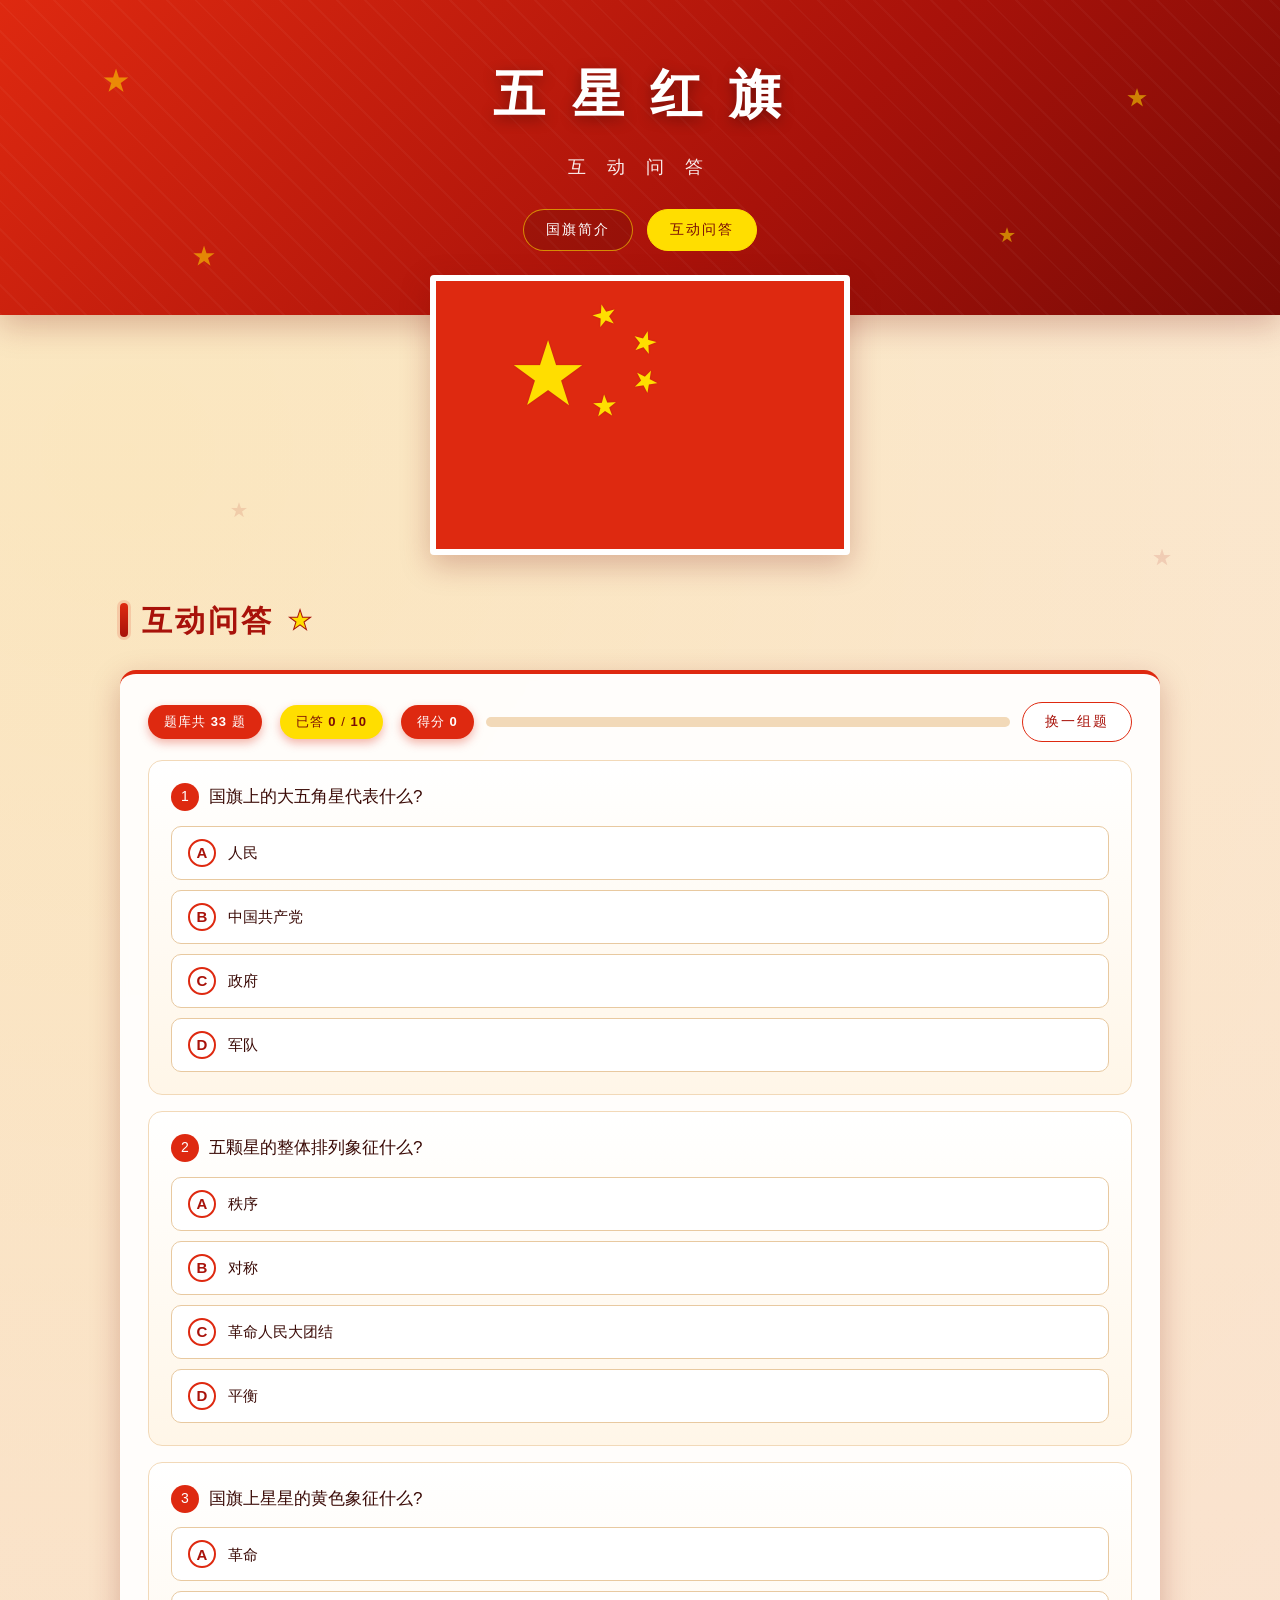
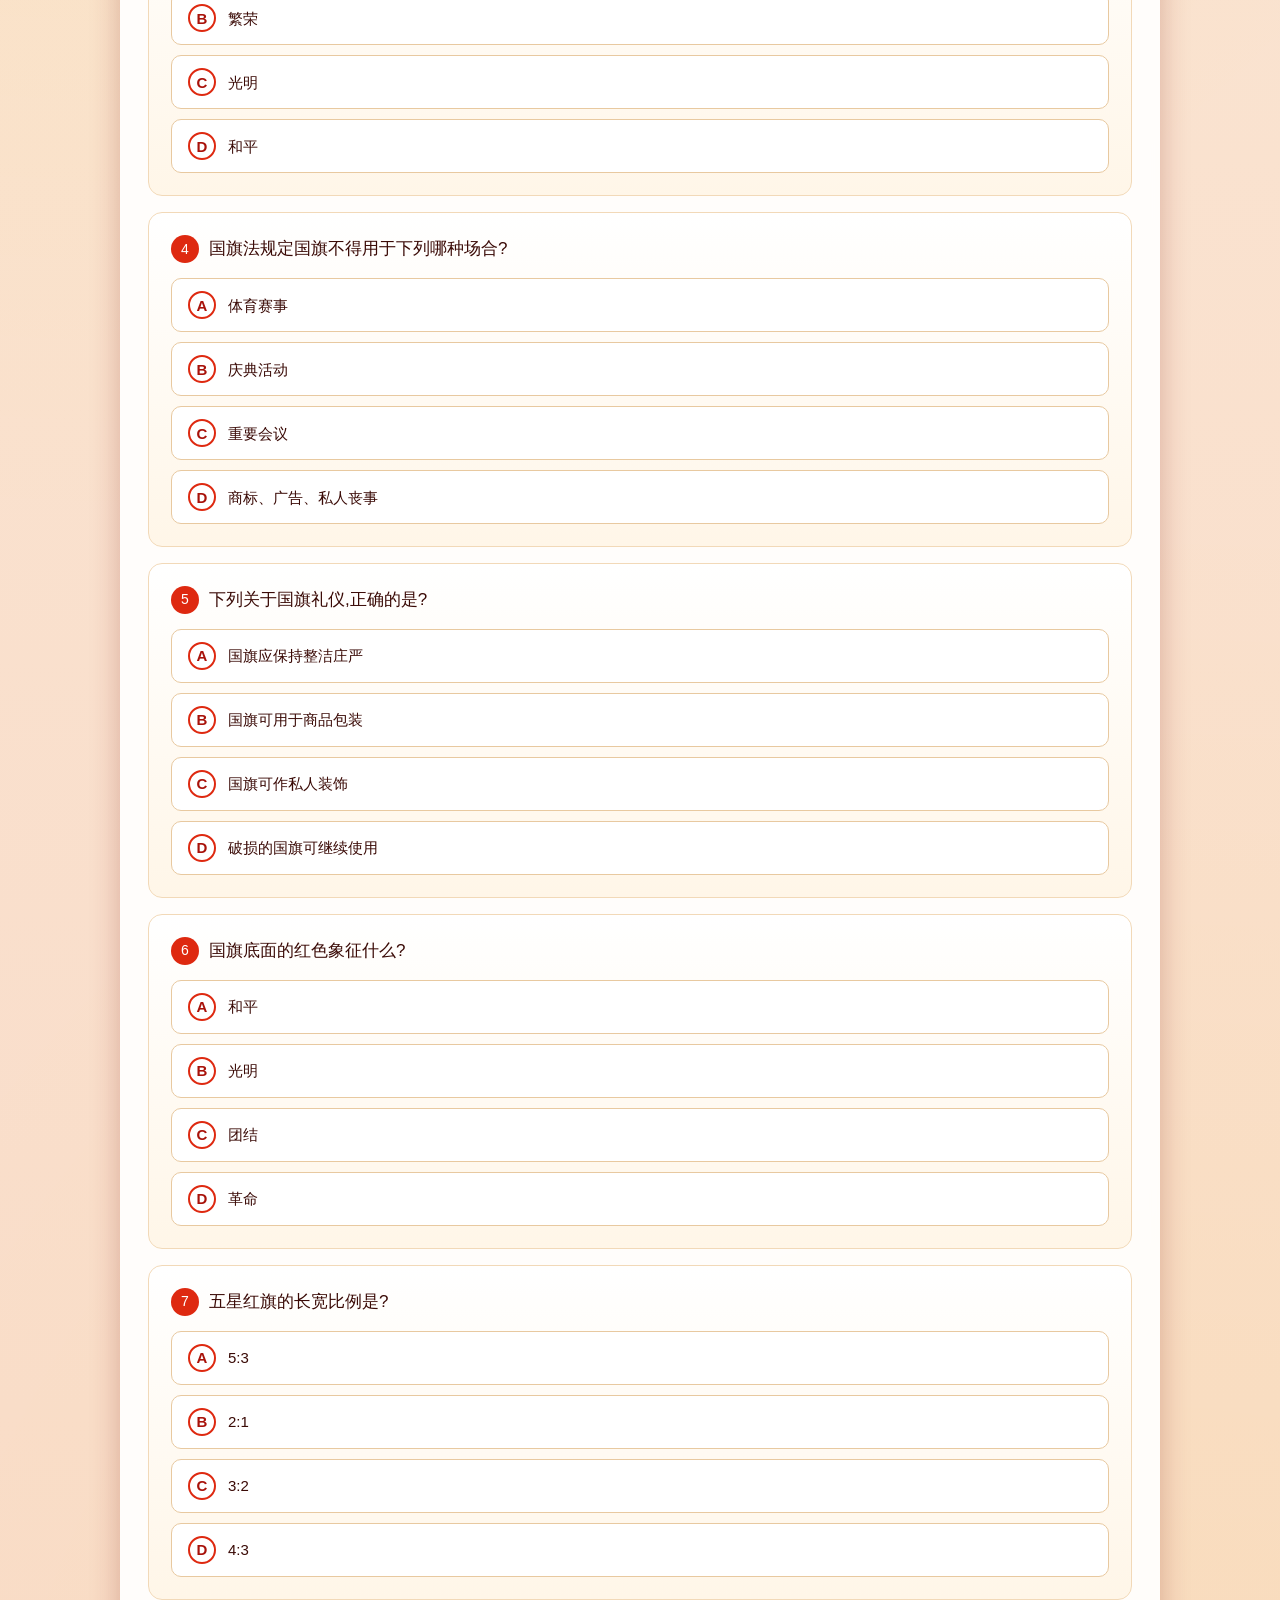
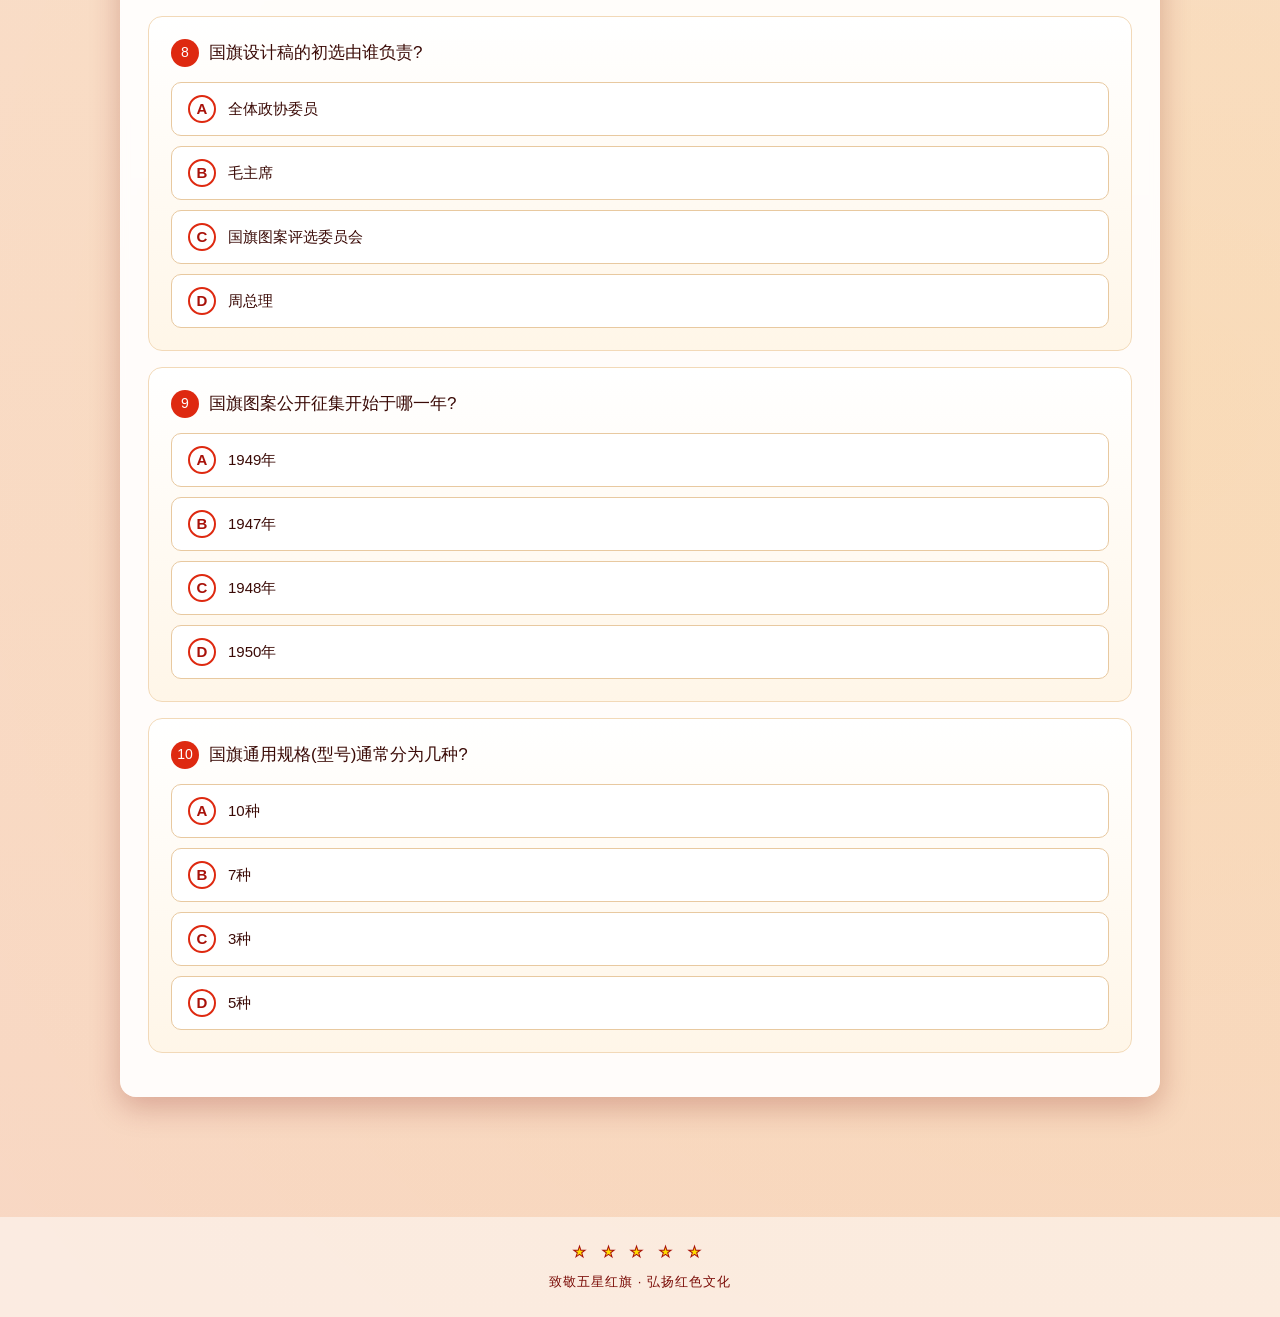
==== quiz.html @ 6dc67464 "Add files via upload" ====
<!DOCTYPE html>
<html lang="zh-CN">
<head>
<meta charset="UTF-8">
<meta name="viewport" content="width=device-width, initial-scale=1.0">
<title>五星红旗 · 互动问答</title>
<link rel="stylesheet" href="common.css">
</head>
<body>

<div class="bg-stars" aria-hidden="true">
  <span style="left:5%;top:15%">★</span>
  <span style="left:18%;top:55%;font-size:18px">★</span>
  <span style="left:80%;top:20%;font-size:30px">★</span>
  <span style="left:90%;top:60%;font-size:20px">★</span>
  <span style="left:50%;top:85%;font-size:16px">★</span>
  <span style="left:35%;top:30%;font-size:22px">★</span>
</div>

<header class="site-header">
  <span class="deco-star" style="left:8%;top:18%;font-size:28px">★</span>
  <span class="deco-star" style="left:88%;top:25%;font-size:22px;animation-delay:1s">★</span>
  <span class="deco-star" style="left:78%;top:70%;font-size:18px;animation-delay:2s">★</span>
  <span class="deco-star" style="left:15%;top:75%;font-size:24px;animation-delay:1.5s">★</span>
  <h1>五 星 红 旗</h1>
  <p class="sub">互 动 问 答</p>
  <nav class="nav">
    <a href="index.html">国旗简介</a>
    <a href="quiz.html" class="active">互动问答</a>
  </nav>
</header>

<div class="flag-wrap">
  <div class="flag" aria-label="五星红旗">
    <div class="big-star">★</div>
    <div class="sm-star s1">★</div>
    <div class="sm-star s2">★</div>
    <div class="sm-star s3">★</div>
    <div class="sm-star s4">★</div>
  </div>
</div>

<main>
  <section id="quiz">
    <div class="section-title">
      <span class="bar"></span>
      <h2>互动问答</h2>
      <span class="star">★</span>
    </div>

    <div class="card">
      <div class="quiz-head">
        <div class="meta">
          <span class="badge">题库共 <b id="bankCount">0</b> 题</span>
          <span class="badge gold">已答 <b id="curIndex">0</b> / <b id="totalQ">10</b></span>
          <span class="badge">得分 <b id="score">0</b></span>
        </div>
        <div class="progress"><i id="progressBar"></i></div>
        <button class="btn btn-ghost" id="refreshBtn">换一组题</button>
      </div>

      <div id="quizArea"></div>

      <div class="quiz-result" id="resultBox">
        <div style="font-size:22px;letter-spacing:3px">本次答题完成</div>
        <div class="score-big" id="finalScore">0 / 10</div>
        <div class="score-tip" id="resultTip">继续加油,五星红旗永远飘扬!</div>
        <div class="actions">
          <button class="btn btn-ghost" id="againBtn">再答一组</button>
          <a class="btn btn-ghost" href="index.html">回看简介</a>
        </div>
      </div>
    </div>
  </section>
</main>

<footer>
  <div class="star-divider">★ ★ ★ ★ ★</div>
  <p>致敬五星红旗 · 弘扬红色文化</p>
</footer>

<script>
/* ============== 题库(30 题) ============== */
const QUESTION_BANK = [
  {q:"五星红旗的设计者是谁?",o:["曾联松","梁思成","徐悲鸿","茅盾"],a:0},
  {q:"五星红旗正式确定为中华人民共和国国旗的会议是?",o:["第一届全国人民代表大会","中国人民政治协商会议第一届全体会议","中共七届二中全会","中央人民政府委员会第一次会议"],a:1},
  {q:"五星红旗首次在天安门广场升起的时间是?",o:["1949年9月27日","1949年9月30日","1949年10月1日","1950年10月1日"],a:2},
  {q:"国旗底面的红色象征什么?",o:["光明","革命","团结","和平"],a:1},
  {q:"国旗上的大五角星代表什么?",o:["人民","政府","中国共产党","军队"],a:2},
  {q:"国旗上四颗小五角星代表什么?",o:["四个民族","四个省份","人民四个阶级","四个地区"],a:2},
  {q:"国旗上五角星的颜色是什么?",o:["白色","黄色","红色","蓝色"],a:1},
  {q:"国旗图案征集共收到多少幅应征稿件?",o:["约1500幅","约2000幅","约2992幅","约3500幅"],a:2},
  {q:"五星红旗的长宽比例是?",o:["3:2","4:3","5:3","2:1"],a:0},
  {q:"国旗图案公开征集开始于哪一年?",o:["1947年","1948年","1949年","1950年"],a:2},
  {q:"曾联松设计国旗时的年龄大约是?",o:["25岁","31岁","40岁","50岁"],a:1},
  {q:"曾联松的籍贯是?",o:["浙江瑞安","江苏南京","山东济南","广东广州"],a:0},
  {q:"国旗上四颗小星各有一角指向哪里?",o:["旗杆方向","大星中心","左上角","右下角"],a:1},
  {q:"国旗上星星的黄色象征什么?",o:["革命","光明","和平","繁荣"],a:1},
  {q:"五颗星的整体排列象征什么?",o:["对称","平衡","革命人民大团结","秩序"],a:2},
  {q:"《中华人民共和国国旗法》于哪一年通过?",o:["1980年","1990年","2000年","1975年"],a:1},
  {q:"国旗通用规格(型号)通常分为几种?",o:["3种","5种","7种","10种"],a:1},
  {q:"升挂国旗时应注意什么?",o:["缓慢升起即可","静止不动","应升至杆顶","半杆即可"],a:2},
  {q:"下列哪个场所每日升挂国旗?",o:["居民区","商场","天安门广场等","私人住宅"],a:2},
  {q:"曾联松设计国旗时的职业是?",o:["画家","经济通讯社秘书","军人","教师"],a:1},
  {q:"国旗设计稿的初选由谁负责?",o:["毛主席","周总理","国旗图案评选委员会","全体政协委员"],a:2},
  {q:"国旗中四颗小星围绕大星,体现的关系是?",o:["平等并列","党领导下的团结","相互制衡","依次排列"],a:1},
  {q:"国旗大五角星位于旗面的什么位置?",o:["左上方","右上方","正中央","左下方"],a:0},
  {q:"国旗在降半旗时表示什么?",o:["庆祝","哀悼","纪念胜利","警告"],a:1},
  {q:"国旗法规定国旗不得用于下列哪种场合?",o:["庆典活动","重要会议","商标、广告、私人丧事","体育赛事"],a:2},
  {q:"开国大典上谁按下电钮升起第一面五星红旗?",o:["周恩来","朱德","毛泽东","刘少奇"],a:2},
  {q:"国旗图案征集活动面向哪里?",o:["仅国内","仅北京","海内外","仅党内"],a:2},
  {q:"五星红旗的五星布于旗面的哪个区域?",o:["左上方四分之一","左下方","右上方四分之一","右下方四分之一"],a:0},
  {q:"曾联松设计五星红旗时所在的城市是?",o:["北京","南京","上海","瑞安"],a:2},
  {q:"下列关于国旗礼仪,正确的是?",o:["破损的国旗可继续使用","国旗应保持整洁庄严","国旗可用于商品包装","国旗可作私人装饰"],a:1},
  {q:"曾联松原稿中大五角星内原本含有什么图案?",o:["天安门","镰刀斧头","齿轮麦穗","五星"],a:1},
  {q:"曾联松毕业于哪所大学?",o:["北京大学","国立中央大学(今南京大学前身)","复旦大学","浙江大学"],a:1},
  {q:"国旗图案评选委员会从应征稿中精选出多少幅入围图案?",o:["10幅","20幅","38幅","50幅"],a:2}
];

/* ============== 问答逻辑 ============== */
const QUIZ_SIZE = 10;
let currentQuiz = [];
let userScore = 0;
let answeredCount = 0;

const quizArea   = document.getElementById('quizArea');
const resultBox  = document.getElementById('resultBox');
const bankCount  = document.getElementById('bankCount');
const curIndex   = document.getElementById('curIndex');
const totalQ     = document.getElementById('totalQ');
const scoreEl    = document.getElementById('score');
const progressBar= document.getElementById('progressBar');
const finalScore = document.getElementById('finalScore');
const resultTip  = document.getElementById('resultTip');

bankCount.textContent = QUESTION_BANK.length;
totalQ.textContent    = QUIZ_SIZE;

/* 从题库随机抽取 N 题 */
function pickQuestions(n){
  const arr = [...QUESTION_BANK];
  for(let i=arr.length-1;i>0;i--){
    const j = Math.floor(Math.random()*(i+1));
    [arr[i],arr[j]] = [arr[j],arr[i]];
  }
  return arr.slice(0,n).map(q => ({...q, shuffled: shuffleOptions(q)}));
}

/* 打乱选项顺序,并记录正确答案新位置 */
function shuffleOptions(q){
  const idx = q.o.map((_,i)=>i);
  for(let i=idx.length-1;i>0;i--){
    const j = Math.floor(Math.random()*(i+1));
    [idx[i],idx[j]] = [idx[j],idx[i]];
  }
  return {
    options: idx.map(i => q.o[i]),
    correctIndex: idx.indexOf(q.a)
  };
}

/* 渲染一组题 */
function renderQuiz(){
  currentQuiz = pickQuestions(QUIZ_SIZE);
  userScore = 0;
  answeredCount = 0;
  scoreEl.textContent = 0;
  resultBox.classList.remove('show');
  quizArea.innerHTML = '';

  currentQuiz.forEach((item, qi) => {
    const card = document.createElement('div');
    card.className = 'question-card';
    card.innerHTML = `
      <div class="q-title">
        <span class="num">${qi+1}</span>
        <span>${item.q}</span>
      </div>
      <div class="options" data-qi="${qi}">
        ${item.shuffled.options.map((opt,oi)=>`
          <div class="option" data-oi="${oi}">
            <span class="tag">${String.fromCharCode(65+oi)}</span>
            <span>${opt}</span>
          </div>
        `).join('')}
      </div>
    `;
    quizArea.appendChild(card);
  });

  bindOptions();
  updateProgress();
}

/* 绑定选项点击 */
function bindOptions(){
  document.querySelectorAll('.options').forEach(group => {
    const qi = +group.dataset.qi;
    group.querySelectorAll('.option').forEach(opt => {
      opt.addEventListener('click', () => {
        if(group.classList.contains('locked')) return;
        group.classList.add('locked');
        const oi = +opt.dataset.oi;
        const correct = currentQuiz[qi].shuffled.correctIndex;
        group.querySelectorAll('.option').forEach((o,i) => {
          o.classList.add('disabled');
          if(i === correct) o.classList.add('correct');
          else if(i === oi) o.classList.add('wrong');
        });
        if(oi === correct){
          userScore++;
          scoreEl.textContent = userScore;
        }
        answeredCount++;
        updateProgress();
        if(answeredCount === QUIZ_SIZE) showResult();
      });
    });
  });
}

function updateProgress(){
  curIndex.textContent = answeredCount;
  progressBar.style.width = (answeredCount / QUIZ_SIZE * 100) + '%';
}

function showResult(){
  finalScore.textContent = `${userScore} / ${QUIZ_SIZE}`;
  let tip = '';
  if(userScore === QUIZ_SIZE)      tip = '满分!你是真正的国旗知识达人!★';
  else if(userScore >= 8)          tip = '非常优秀,红色文化牢记于心!';
  else if(userScore >= 6)          tip = '不错,继续深入了解国旗故事!';
  else if(userScore >= 4)          tip = '还需加油,回看简介再战一回!';
  else                              tip = '别灰心,多学多看,五星红旗为你加油!';
  resultTip.textContent = tip;
  resultBox.classList.add('show');
  resultBox.scrollIntoView({behavior:'smooth',block:'center'});
}

document.getElementById('refreshBtn').addEventListener('click', () => {
  renderQuiz();
  document.getElementById('quiz').scrollIntoView({behavior:'smooth'});
});
document.getElementById('againBtn').addEventListener('click', () => {
  renderQuiz();
  document.getElementById('quiz').scrollIntoView({behavior:'smooth'});
});

/* 初始化 */
renderQuiz();
</script>

</body>
</html>
---- common.css ----
/* ===== 五星红旗主题 · 共享样式 ===== */
:root{
  --red:#DE2910;          /* 国旗红 */
  --red-deep:#A8120A;     /* 深红 */
  --red-dark:#7A0B06;     /* 暗红 */
  --gold:#FFDE00;         /* 国旗黄 */
  --gold-soft:#FFE873;
  --cream:#FFF7E6;
  --ink:#3A0A06;
  --shadow:0 10px 30px rgba(122,11,6,.25);
}
*{box-sizing:border-box;margin:0;padding:0}
html{scroll-behavior:smooth}
body{
  font-family:"PingFang SC","Microsoft YaHei","Hiragino Sans GB",sans-serif;
  color:var(--ink);
  background:
    radial-gradient(circle at 10% 10%, rgba(255,222,0,.10), transparent 40%),
    radial-gradient(circle at 90% 80%, rgba(255,222,0,.08), transparent 40%),
    linear-gradient(180deg,#FBE9D6 0%, #F8D7C4 100%);
  line-height:1.7;
  overflow-x:hidden;
}

/* 背景装饰星星 */
.bg-stars{position:fixed;inset:0;z-index:0;pointer-events:none;opacity:.12}
.bg-stars span{position:absolute;color:var(--red-deep);font-size:24px;animation:twinkle 4s infinite ease-in-out}
@keyframes twinkle{0%,100%{opacity:.2;transform:scale(.8)}50%{opacity:1;transform:scale(1.1)}}

/* 顶部横幅 */
header.site-header{
  position:relative;
  background:linear-gradient(135deg,var(--red) 0%, var(--red-deep) 60%, var(--red-dark) 100%);
  color:#fff;
  padding:50px 20px 64px;
  text-align:center;
  overflow:hidden;
  box-shadow:var(--shadow);
}
header.site-header::before{
  content:"";position:absolute;inset:0;
  background:repeating-linear-gradient(45deg,rgba(255,255,255,.03) 0 2px,transparent 2px 20px);
}
header.site-header .deco-star{position:absolute;color:var(--gold);opacity:.55;animation:float 6s ease-in-out infinite}
@keyframes float{0%,100%{transform:translateY(0) rotate(0)}50%{transform:translateY(-12px) rotate(8deg)}}
header.site-header h1{
  font-size:clamp(28px,5vw,52px);
  letter-spacing:6px;
  text-shadow:0 4px 14px rgba(0,0,0,.35);
  margin-bottom:14px;
  position:relative;z-index:2;
}
header.site-header .sub{
  font-size:clamp(14px,2vw,18px);
  letter-spacing:8px;
  opacity:.92;
  position:relative;z-index:2;
}
header.site-header .nav{
  margin-top:26px;
  display:flex;gap:14px;justify-content:center;flex-wrap:wrap;
  position:relative;z-index:2;
}
header.site-header .nav a{
  color:#fff;text-decoration:none;
  border:1px solid rgba(255,222,0,.6);
  background:rgba(0,0,0,.12);
  padding:8px 22px;border-radius:30px;
  font-size:14px;letter-spacing:2px;
  transition:all .25s;
}
header.site-header .nav a:hover{background:var(--gold);color:var(--red-dark);border-color:var(--gold)}
header.site-header .nav a.active{background:var(--gold);color:var(--red-dark);border-color:var(--gold)}

/* CSS 绘制的五星红旗 */
.flag-wrap{display:flex;justify-content:center;margin:-40px auto 0;position:relative;z-index:3}
.flag{
  width:min(420px,80vw);aspect-ratio:3/2;
  background:var(--red);position:relative;
  border:6px solid #fff;box-shadow:var(--shadow);border-radius:4px;overflow:hidden;
  transform-origin:left center;animation:wave 5s ease-in-out infinite;
}
@keyframes wave{0%,100%{transform:rotate(0) skewY(0)}50%{transform:rotate(-1deg) skewY(-.6deg)}}
.flag .big-star{position:absolute;left:18%;top:20%;color:var(--gold);font-size:78px;line-height:1;text-shadow:0 0 2px rgba(0,0,0,.15)}
.flag .sm-star{position:absolute;color:var(--gold);font-size:26px;line-height:1;text-shadow:0 0 2px rgba(0,0,0,.15)}
.flag .s1{left:38%;top:8%;transform:rotate(-15deg)}
.flag .s2{left:48%;top:18%;transform:rotate(15deg)}
.flag .s3{left:48%;top:32%;transform:rotate(-45deg)}
.flag .s4{left:38%;top:42%;transform:rotate(-75deg)}

/* 主体容器 */
main{max-width:1080px;margin:0 auto;padding:40px 20px 70px;position:relative;z-index:1}
section{margin-bottom:50px;scroll-margin-top:20px}
.section-title{display:flex;align-items:center;gap:14px;margin-bottom:24px;color:var(--red-deep)}
.section-title .bar{width:8px;height:34px;background:linear-gradient(var(--red),var(--red-deep));border-radius:4px;box-shadow:0 0 0 3px rgba(222,41,16,.15)}
.section-title h2{font-size:clamp(22px,3.5vw,30px);letter-spacing:3px}
.section-title .star{color:var(--gold);font-size:24px;-webkit-text-stroke:1px var(--red-deep)}

/* 卡片 */
.card{
  background:rgba(255,255,255,.92);
  border-radius:16px;padding:28px;
  box-shadow:var(--shadow);
  border-top:4px solid var(--red);
  backdrop-filter:blur(4px);
}
.card + .card{margin-top:22px}
.card h3{color:var(--red-deep);font-size:20px;margin-bottom:14px;letter-spacing:2px}
.card p{color:#5a3a2a;font-size:15px;margin-bottom:8px}

/* 元素含义网格 */
.grid{display:grid;grid-template-columns:repeat(auto-fit,minmax(220px,1fr));gap:18px;margin-top:8px}
.item{
  background:linear-gradient(180deg,#fff,#FFF6E8);
  border:1px solid #F2D9B8;border-radius:12px;padding:20px;
  transition:transform .25s,box-shadow .25s;
}
.item:hover{transform:translateY(-4px);box-shadow:0 12px 24px rgba(122,11,6,.18)}
.item .icon{
  width:46px;height:46px;border-radius:50%;
  display:flex;align-items:center;justify-content:center;
  background:var(--red);color:var(--gold);font-size:22px;margin-bottom:12px;
  box-shadow:0 4px 10px rgba(222,41,16,.4);
}
.item h3{color:var(--red-deep);font-size:17px;margin-bottom:6px;letter-spacing:1px}
.item p{font-size:14px;color:#5a3a2a}

/* 时间线 */
.timeline{position:relative;padding-left:30px}
.timeline::before{content:"";position:absolute;left:8px;top:6px;bottom:6px;width:3px;background:linear-gradient(var(--red),var(--gold))}
.tl-item{position:relative;margin-bottom:18px}
.tl-item::before{
  content:"★";position:absolute;left:-30px;top:2px;width:18px;height:18px;color:var(--gold);
  background:var(--red);border-radius:50%;display:flex;align-items:center;justify-content:center;font-size:10px;
  box-shadow:0 0 0 3px #fff,0 0 0 5px var(--red);
}
.tl-item .date{color:var(--red-deep);font-weight:700;font-size:15px}
.tl-item .desc{font-size:14px;color:#5a3a2a}

/* 设计者 */
.designer{display:flex;gap:24px;flex-wrap:wrap;align-items:flex-start;margin-top:6px}
.designer .avatar{
  width:120px;height:120px;border-radius:50%;
  background:linear-gradient(135deg,var(--red),var(--red-deep));
  color:var(--gold);display:flex;align-items:center;justify-content:center;
  font-size:54px;font-weight:700;flex-shrink:0;
  box-shadow:0 8px 20px rgba(222,41,16,.4);border:4px solid #fff;
}
.designer .info{flex:1;min-width:260px}
.designer .info h3{font-size:22px;margin-bottom:8px;letter-spacing:2px}
.bio-list{list-style:none;margin-top:10px}
.bio-list li{font-size:14px;color:#5a3a2a;padding:4px 0 4px 22px;position:relative}
.bio-list li::before{content:"★";position:absolute;left:0;color:var(--red);font-size:12px;top:7px}

.quote{
  margin-top:18px;padding:16px 20px;border-left:4px solid var(--gold);
  background:#FFF6E8;border-radius:0 10px 10px 0;font-style:italic;color:var(--red-deep);
}
.quote .from{display:block;margin-top:6px;font-size:13px;color:#8a5a3a;font-style:normal}

/* 问答相关 */
.quiz-head{display:flex;justify-content:space-between;align-items:center;flex-wrap:wrap;gap:12px;margin-bottom:18px}
.quiz-head .meta{display:flex;gap:18px;flex-wrap:wrap;align-items:center}
.quiz-head .badge{
  background:var(--red);color:#fff;padding:6px 16px;border-radius:20px;
  font-size:13px;letter-spacing:1px;box-shadow:0 4px 10px rgba(222,41,16,.35);
}
.quiz-head .badge.gold{background:var(--gold);color:var(--red-dark)}
.quiz-head .progress{flex:1;min-width:160px;height:10px;background:#F2D9B8;border-radius:6px;overflow:hidden}
.quiz-head .progress > i{display:block;height:100%;width:0;background:linear-gradient(90deg,var(--red),var(--gold));transition:width .4s}
.btn{cursor:pointer;border:none;outline:none;font-family:inherit;padding:10px 22px;border-radius:24px;font-size:14px;letter-spacing:2px;transition:all .25s;text-decoration:none;display:inline-block}
.btn-primary{background:var(--red);color:#fff;box-shadow:0 6px 14px rgba(222,41,16,.4)}
.btn-primary:hover{background:var(--red-deep);transform:translateY(-2px)}
.btn-ghost{background:#fff;color:var(--red-deep);border:1px solid var(--red)}
.btn-ghost:hover{background:var(--red);color:#fff}

.question-card{
  background:linear-gradient(180deg,#fff,#FFF6E8);
  border:1px solid #F2D9B8;border-radius:14px;padding:22px;margin-bottom:16px;animation:fadeIn .4s ease;
}
@keyframes fadeIn{from{opacity:0;transform:translateY(10px)}to{opacity:1;transform:translateY(0)}}
.question-card .q-title{font-size:17px;color:var(--ink);margin-bottom:14px;display:flex;gap:10px}
.question-card .q-title .num{
  color:#fff;background:var(--red);border-radius:50%;width:28px;height:28px;flex-shrink:0;
  display:flex;align-items:center;justify-content:center;font-size:14px;
}
.options{display:grid;gap:10px}
.option{
  display:flex;align-items:center;gap:12px;padding:12px 16px;
  border:1px solid #E8C9A0;border-radius:10px;cursor:pointer;transition:all .2s;background:#fff;font-size:15px;
}
.option:hover{border-color:var(--red);background:#FFF6E8}
.option .tag{width:28px;height:28px;border-radius:50%;border:2px solid var(--red);color:var(--red-deep);display:flex;align-items:center;justify-content:center;font-weight:700;flex-shrink:0}
.option.correct{background:#E6F9E6;border-color:#34A853;color:#1B5E20}
.option.correct .tag{background:#34A853;border-color:#34A853;color:#fff}
.option.wrong{background:#FDECEA;border-color:#EA4335;color:#B71C1C}
.option.wrong .tag{background:#EA4335;border-color:#EA4335;color:#fff}
.option.disabled{cursor:not-allowed;opacity:.85}
.option.disabled:hover{border-color:#E8C9A0;background:#fff}

.quiz-result{
  text-align:center;padding:30px;
  background:linear-gradient(135deg,var(--red),var(--red-deep));
  color:#fff;border-radius:14px;display:none;animation:fadeIn .4s;
}
.quiz-result.show{display:block}
.quiz-result .score-big{font-size:48px;font-weight:700;color:var(--gold);margin:10px 0;text-shadow:0 2px 8px rgba(0,0,0,.3)}
.quiz-result .score-tip{opacity:.95;margin-bottom:18px}
.quiz-result .actions{display:flex;gap:12px;justify-content:center;flex-wrap:wrap;margin-top:8px}
.quiz-result .actions .btn-ghost{background:#fff}

footer{text-align:center;padding:24px 16px;color:var(--red-dark);font-size:13px;letter-spacing:1px;background:rgba(255,255,255,.5)}
footer .star-divider{color:var(--gold);-webkit-text-stroke:1px var(--red-deep);letter-spacing:6px;margin-bottom:8px}

@media (max-width:600px){
  header.site-header{padding:40px 16px 56px}
  main{padding:30px 14px 60px}
  .card{padding:20px}
  .designer{flex-direction:column;align-items:center;text-align:center}
  .designer .info{min-width:0}
  .bio-list li{text-align:left}
}
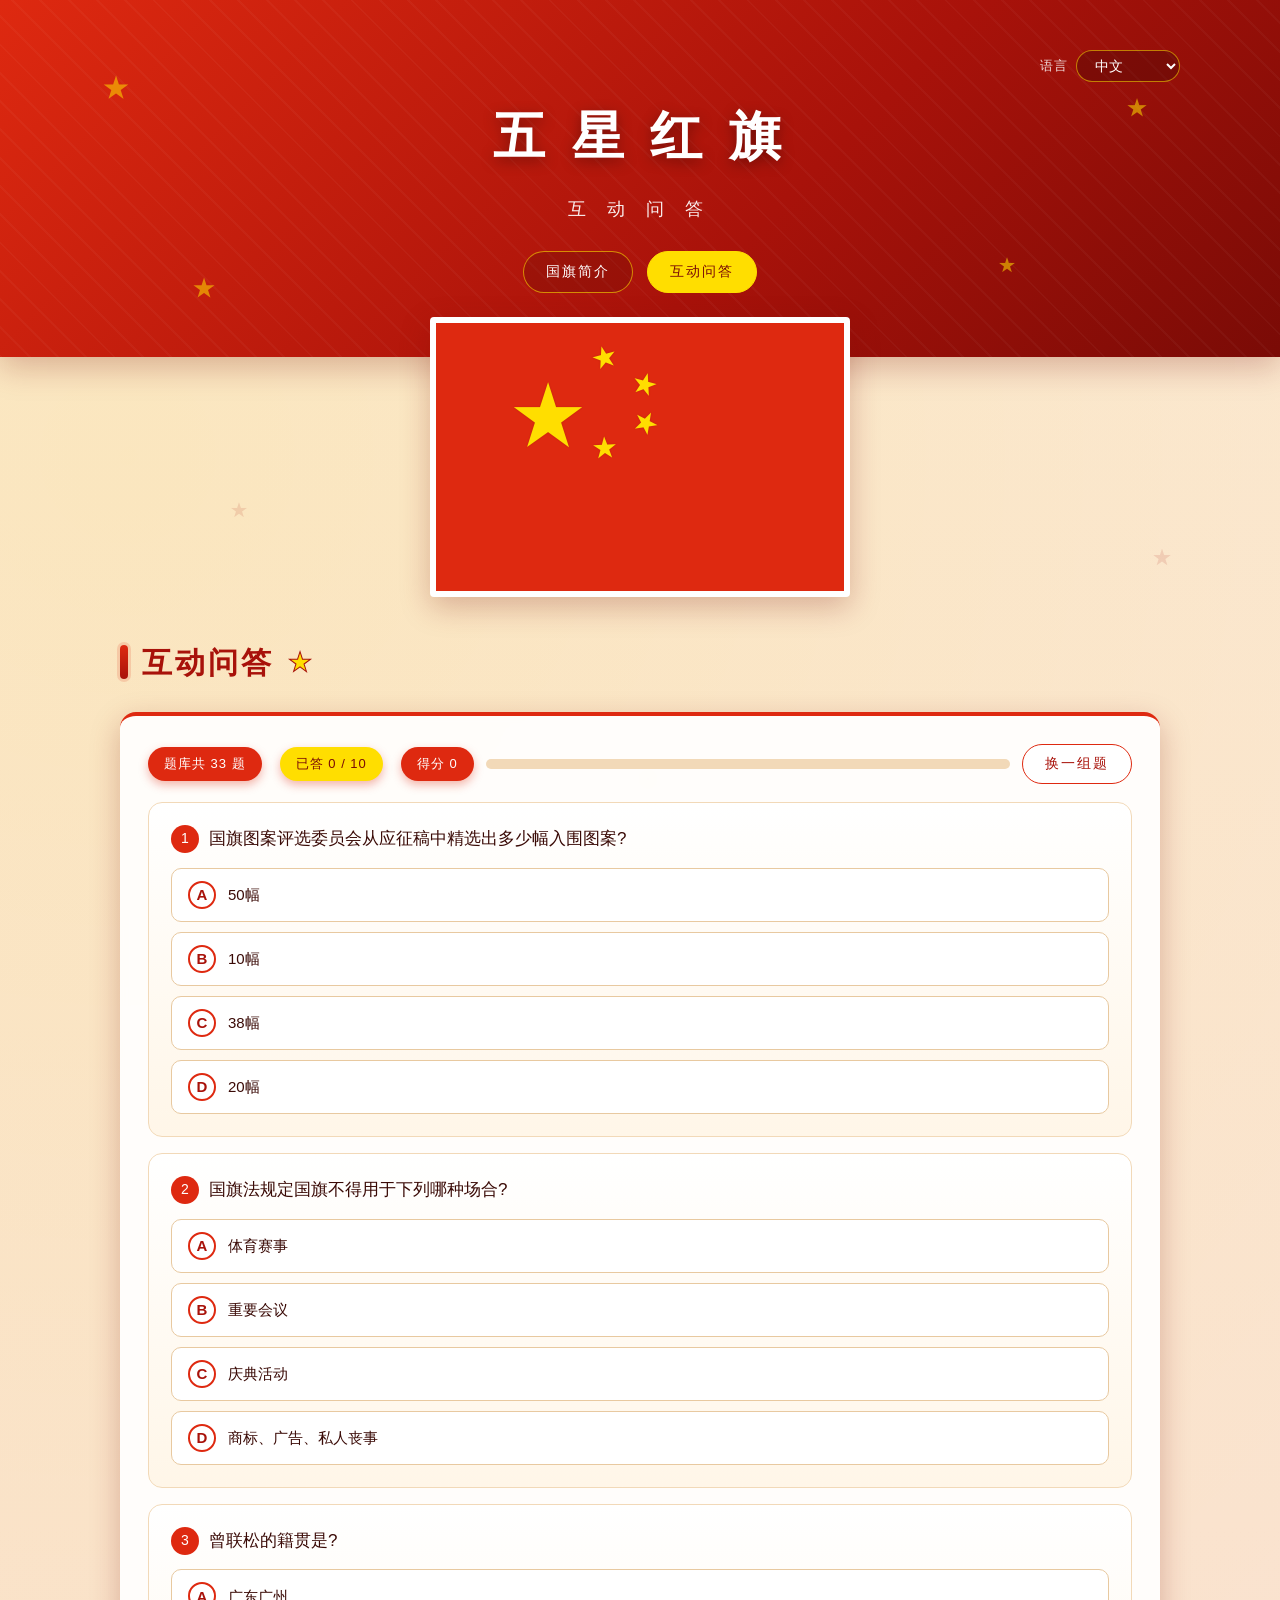
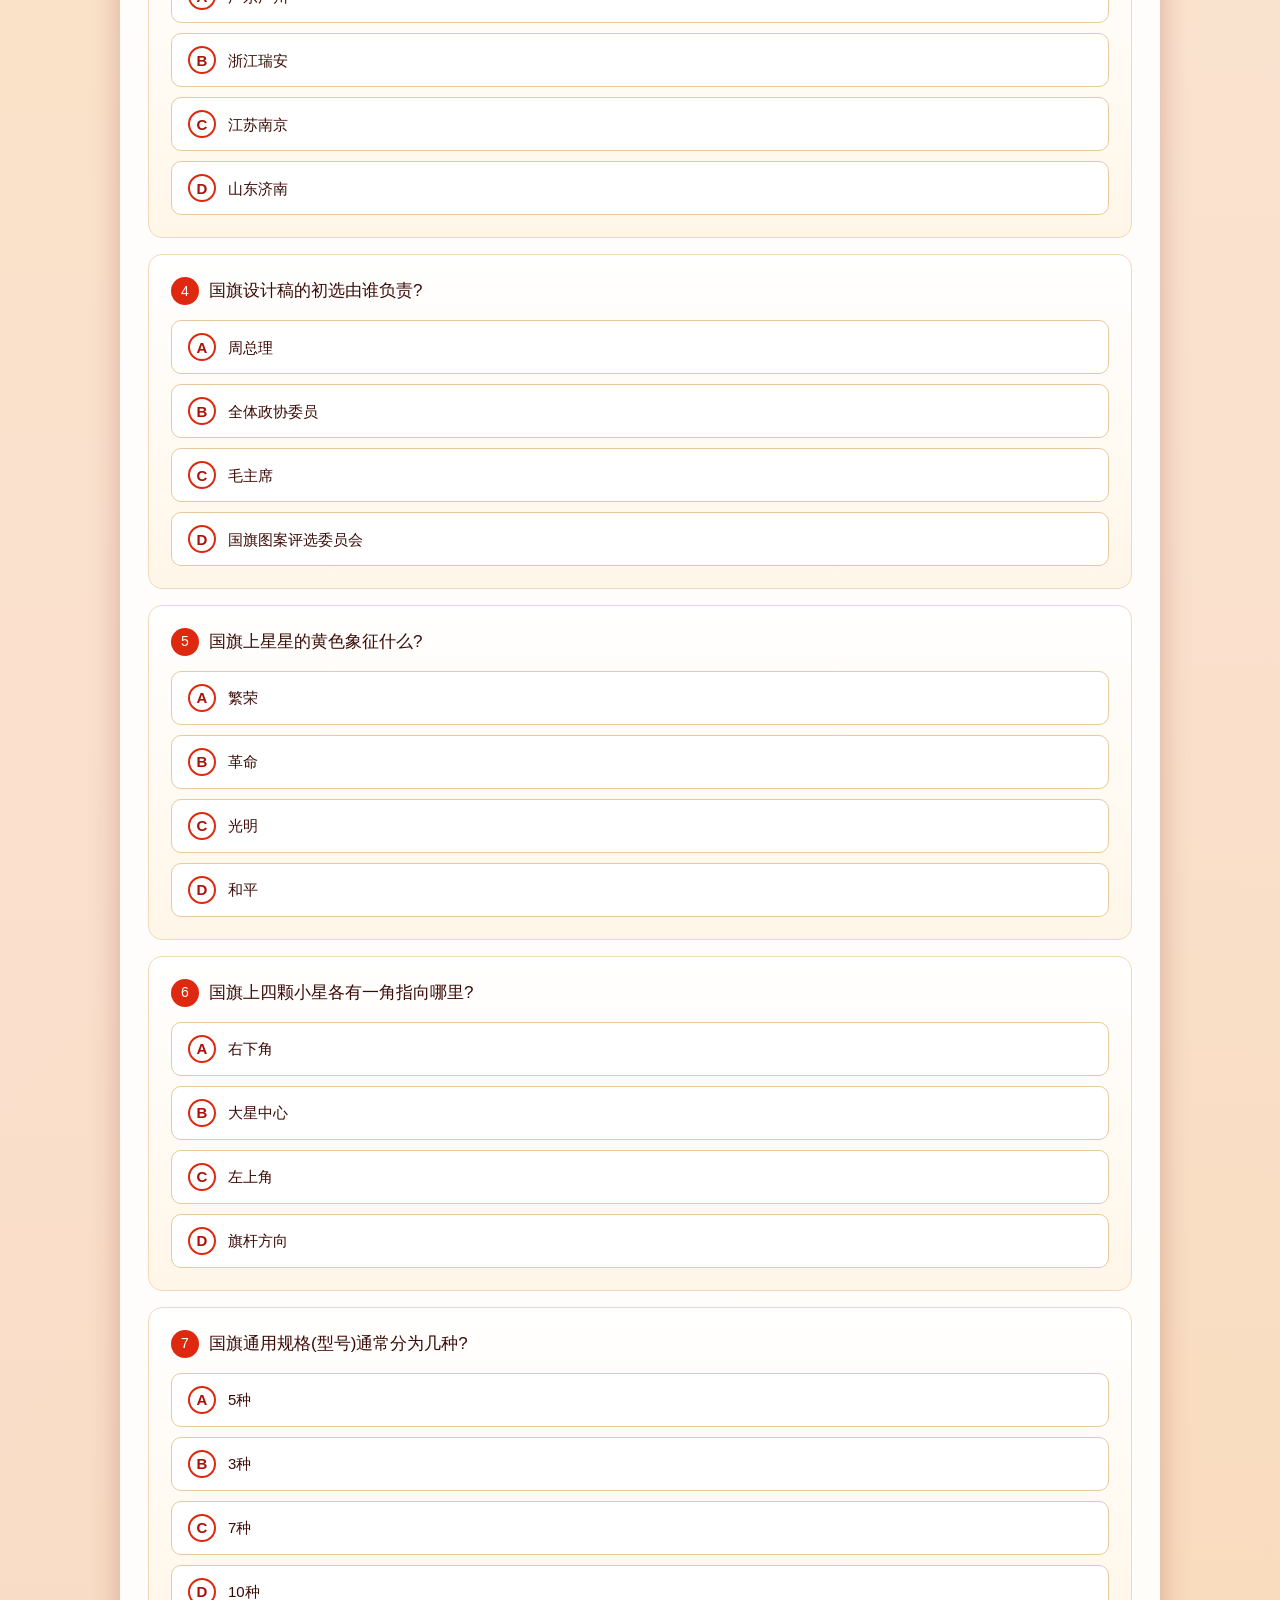
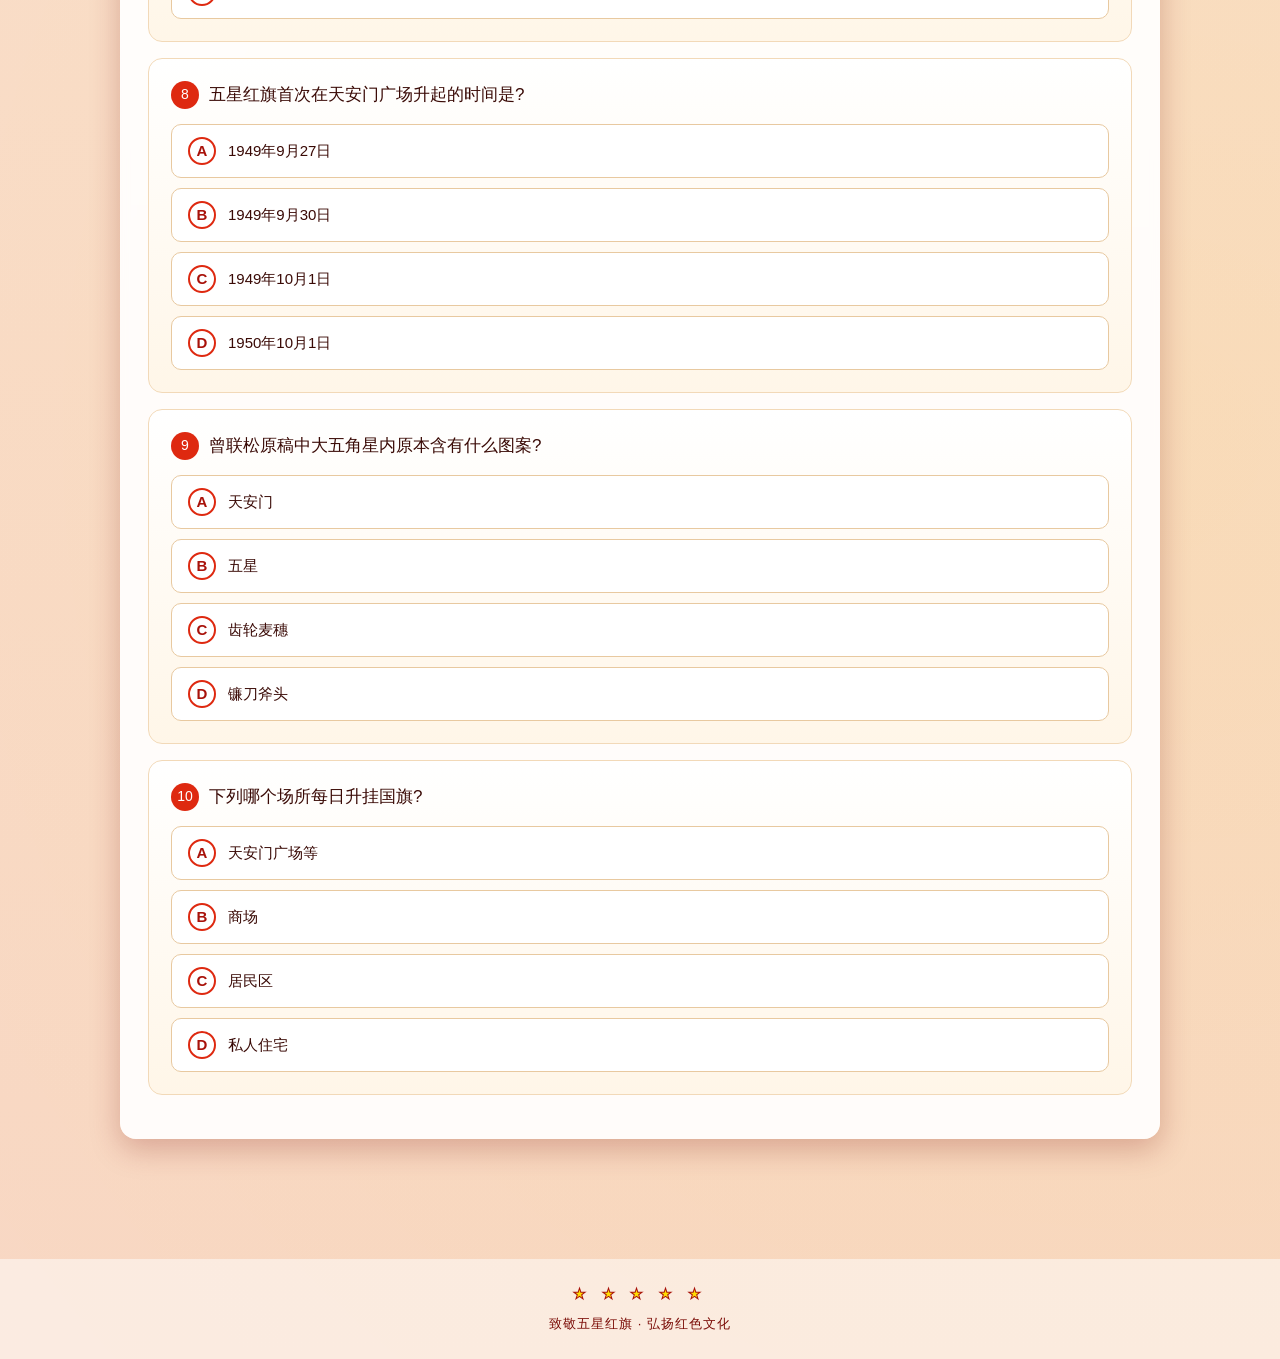
==== commit f703d512: "Add files via upload" ====
--- a/quiz.html
+++ b/quiz.html
@@ -6,7 +6,7 @@
 <title>五星红旗 · 互动问答</title>
 <link rel="stylesheet" href="common.css">
 </head>
-<body>
+<body data-page="quiz">
 
 <div class="bg-stars" aria-hidden="true">
   <span style="left:5%;top:15%">★</span>
@@ -18,15 +18,26 @@
 </div>
 
 <header class="site-header">
+  <div class="lang-bar">
+    <label for="langSelect" data-i18n="lang_label">语言</label>
+    <select id="langSelect" class="lang-select" aria-label="Language / 语言">
+      <option value="zh">中文</option>
+      <option value="en">English</option>
+      <option value="fr">Français</option>
+      <option value="ru">Русский</option>
+      <option value="es">Español</option>
+      <option value="ar">العربية</option>
+    </select>
+  </div>
   <span class="deco-star" style="left:8%;top:18%;font-size:28px">★</span>
   <span class="deco-star" style="left:88%;top:25%;font-size:22px;animation-delay:1s">★</span>
   <span class="deco-star" style="left:78%;top:70%;font-size:18px;animation-delay:2s">★</span>
   <span class="deco-star" style="left:15%;top:75%;font-size:24px;animation-delay:1.5s">★</span>
-  <h1>五 星 红 旗</h1>
-  <p class="sub">互 动 问 答</p>
+  <h1 data-i18n="header_title">五 星 红 旗</h1>
+  <p class="sub" data-i18n="header_sub_quiz">互 动 问 答</p>
   <nav class="nav">
-    <a href="index.html">国旗简介</a>
-    <a href="quiz.html" class="active">互动问答</a>
+    <a href="index.html" data-i18n="nav_index">国旗简介</a>
+    <a href="quiz.html" class="active" data-i18n="nav_quiz">互动问答</a>
   </nav>
 </header>
 
@@ -44,30 +55,30 @@
   <section id="quiz">
     <div class="section-title">
       <span class="bar"></span>
-      <h2>互动问答</h2>
+      <h2 data-i18n="quiz_sec_title">互动问答</h2>
       <span class="star">★</span>
     </div>
 
     <div class="card">
       <div class="quiz-head">
         <div class="meta">
-          <span class="badge">题库共 <b id="bankCount">0</b> 题</span>
-          <span class="badge gold">已答 <b id="curIndex">0</b> / <b id="totalQ">10</b></span>
-          <span class="badge">得分 <b id="score">0</b></span>
+          <span class="badge" id="badgeBank">题库共 0 题</span>
+          <span class="badge gold" id="badgeProgress">已答 0 / 10</span>
+          <span class="badge" id="badgeScore">得分 0</span>
         </div>
         <div class="progress"><i id="progressBar"></i></div>
-        <button class="btn btn-ghost" id="refreshBtn">换一组题</button>
+        <button class="btn btn-ghost" id="refreshBtn" data-i18n="btn_refresh">换一组题</button>
       </div>
 
       <div id="quizArea"></div>
 
       <div class="quiz-result" id="resultBox">
-        <div style="font-size:22px;letter-spacing:3px">本次答题完成</div>
+        <div style="font-size:22px;letter-spacing:3px" data-i18n="result_title">本次答题完成</div>
         <div class="score-big" id="finalScore">0 / 10</div>
         <div class="score-tip" id="resultTip">继续加油,五星红旗永远飘扬!</div>
         <div class="actions">
-          <button class="btn btn-ghost" id="againBtn">再答一组</button>
-          <a class="btn btn-ghost" href="index.html">回看简介</a>
+          <button class="btn btn-ghost" id="againBtn" data-i18n="btn_again">再答一组</button>
+          <a class="btn btn-ghost" href="index.html" data-i18n="btn_back">回看简介</a>
         </div>
       </div>
     </div>
@@ -76,69 +87,39 @@
 
 <footer>
   <div class="star-divider">★ ★ ★ ★ ★</div>
-  <p>致敬五星红旗 · 弘扬红色文化</p>
+  <p data-i18n="footer_text">致敬五星红旗 · 弘扬红色文化</p>
 </footer>
 
+<script src="i18n.js"></script>
 <script>
-/* ============== 题库(30 题) ============== */
-const QUESTION_BANK = [
-  {q:"五星红旗的设计者是谁?",o:["曾联松","梁思成","徐悲鸿","茅盾"],a:0},
-  {q:"五星红旗正式确定为中华人民共和国国旗的会议是?",o:["第一届全国人民代表大会","中国人民政治协商会议第一届全体会议","中共七届二中全会","中央人民政府委员会第一次会议"],a:1},
-  {q:"五星红旗首次在天安门广场升起的时间是?",o:["1949年9月27日","1949年9月30日","1949年10月1日","1950年10月1日"],a:2},
-  {q:"国旗底面的红色象征什么?",o:["光明","革命","团结","和平"],a:1},
-  {q:"国旗上的大五角星代表什么?",o:["人民","政府","中国共产党","军队"],a:2},
-  {q:"国旗上四颗小五角星代表什么?",o:["四个民族","四个省份","人民四个阶级","四个地区"],a:2},
-  {q:"国旗上五角星的颜色是什么?",o:["白色","黄色","红色","蓝色"],a:1},
-  {q:"国旗图案征集共收到多少幅应征稿件?",o:["约1500幅","约2000幅","约2992幅","约3500幅"],a:2},
-  {q:"五星红旗的长宽比例是?",o:["3:2","4:3","5:3","2:1"],a:0},
-  {q:"国旗图案公开征集开始于哪一年?",o:["1947年","1948年","1949年","1950年"],a:2},
-  {q:"曾联松设计国旗时的年龄大约是?",o:["25岁","31岁","40岁","50岁"],a:1},
-  {q:"曾联松的籍贯是?",o:["浙江瑞安","江苏南京","山东济南","广东广州"],a:0},
-  {q:"国旗上四颗小星各有一角指向哪里?",o:["旗杆方向","大星中心","左上角","右下角"],a:1},
-  {q:"国旗上星星的黄色象征什么?",o:["革命","光明","和平","繁荣"],a:1},
-  {q:"五颗星的整体排列象征什么?",o:["对称","平衡","革命人民大团结","秩序"],a:2},
-  {q:"《中华人民共和国国旗法》于哪一年通过?",o:["1980年","1990年","2000年","1975年"],a:1},
-  {q:"国旗通用规格(型号)通常分为几种?",o:["3种","5种","7种","10种"],a:1},
-  {q:"升挂国旗时应注意什么?",o:["缓慢升起即可","静止不动","应升至杆顶","半杆即可"],a:2},
-  {q:"下列哪个场所每日升挂国旗?",o:["居民区","商场","天安门广场等","私人住宅"],a:2},
-  {q:"曾联松设计国旗时的职业是?",o:["画家","经济通讯社秘书","军人","教师"],a:1},
-  {q:"国旗设计稿的初选由谁负责?",o:["毛主席","周总理","国旗图案评选委员会","全体政协委员"],a:2},
-  {q:"国旗中四颗小星围绕大星,体现的关系是?",o:["平等并列","党领导下的团结","相互制衡","依次排列"],a:1},
-  {q:"国旗大五角星位于旗面的什么位置?",o:["左上方","右上方","正中央","左下方"],a:0},
-  {q:"国旗在降半旗时表示什么?",o:["庆祝","哀悼","纪念胜利","警告"],a:1},
-  {q:"国旗法规定国旗不得用于下列哪种场合?",o:["庆典活动","重要会议","商标、广告、私人丧事","体育赛事"],a:2},
-  {q:"开国大典上谁按下电钮升起第一面五星红旗?",o:["周恩来","朱德","毛泽东","刘少奇"],a:2},
-  {q:"国旗图案征集活动面向哪里?",o:["仅国内","仅北京","海内外","仅党内"],a:2},
-  {q:"五星红旗的五星布于旗面的哪个区域?",o:["左上方四分之一","左下方","右上方四分之一","右下方四分之一"],a:0},
-  {q:"曾联松设计五星红旗时所在的城市是?",o:["北京","南京","上海","瑞安"],a:2},
-  {q:"下列关于国旗礼仪,正确的是?",o:["破损的国旗可继续使用","国旗应保持整洁庄严","国旗可用于商品包装","国旗可作私人装饰"],a:1},
-  {q:"曾联松原稿中大五角星内原本含有什么图案?",o:["天安门","镰刀斧头","齿轮麦穗","五星"],a:1},
-  {q:"曾联松毕业于哪所大学?",o:["北京大学","国立中央大学(今南京大学前身)","复旦大学","浙江大学"],a:1},
-  {q:"国旗图案评选委员会从应征稿中精选出多少幅入围图案?",o:["10幅","20幅","38幅","50幅"],a:2}
-];
-
-/* ============== 问答逻辑 ============== */
+/* ============== 问答逻辑(题库随语言切换) ============== */
 const QUIZ_SIZE = 10;
 let currentQuiz = [];
 let userScore = 0;
 let answeredCount = 0;
 
-const quizArea   = document.getElementById('quizArea');
-const resultBox  = document.getElementById('resultBox');
-const bankCount  = document.getElementById('bankCount');
-const curIndex   = document.getElementById('curIndex');
-const totalQ     = document.getElementById('totalQ');
-const scoreEl    = document.getElementById('score');
-const progressBar= document.getElementById('progressBar');
-const finalScore = document.getElementById('finalScore');
-const resultTip  = document.getElementById('resultTip');
-
-bankCount.textContent = QUESTION_BANK.length;
-totalQ.textContent    = QUIZ_SIZE;
+const quizArea     = document.getElementById('quizArea');
+const resultBox    = document.getElementById('resultBox');
+const badgeBank    = document.getElementById('badgeBank');
+const badgeProgress= document.getElementById('badgeProgress');
+const badgeScore   = document.getElementById('badgeScore');
+const progressBar  = document.getElementById('progressBar');
+const finalScore   = document.getElementById('finalScore');
+const resultTip    = document.getElementById('resultTip');
+
+/* 当前语言的题库 */
+function bank(){ return I18N[currentLang].questions; }
+
+/* 刷新统计徽章 */
+function refreshBadges(){
+  badgeBank.textContent     = fmt('badge_bank',     {n: bank().length});
+  badgeProgress.textContent = fmt('badge_progress', {a: answeredCount, t: QUIZ_SIZE});
+  badgeScore.textContent    = fmt('badge_score',    {s: userScore});
+}
 
 /* 从题库随机抽取 N 题 */
 function pickQuestions(n){
-  const arr = [...QUESTION_BANK];
+  const arr = [...bank()];
   for(let i=arr.length-1;i>0;i--){
     const j = Math.floor(Math.random()*(i+1));
     [arr[i],arr[j]] = [arr[j],arr[i]];
@@ -164,7 +145,6 @@
   currentQuiz = pickQuestions(QUIZ_SIZE);
   userScore = 0;
   answeredCount = 0;
-  scoreEl.textContent = 0;
   resultBox.classList.remove('show');
   quizArea.innerHTML = '';
 
@@ -189,7 +169,8 @@
   });
 
   bindOptions();
-  updateProgress();
+  refreshBadges();
+  progressBar.style.width = '0%';
 }
 
 /* 绑定选项点击 */
@@ -209,30 +190,25 @@
         });
         if(oi === correct){
           userScore++;
-          scoreEl.textContent = userScore;
         }
         answeredCount++;
-        updateProgress();
+        refreshBadges();
+        progressBar.style.width = (answeredCount / QUIZ_SIZE * 100) + '%';
         if(answeredCount === QUIZ_SIZE) showResult();
       });
     });
   });
 }
 
-function updateProgress(){
-  curIndex.textContent = answeredCount;
-  progressBar.style.width = (answeredCount / QUIZ_SIZE * 100) + '%';
-}
-
 function showResult(){
   finalScore.textContent = `${userScore} / ${QUIZ_SIZE}`;
-  let tip = '';
-  if(userScore === QUIZ_SIZE)      tip = '满分!你是真正的国旗知识达人!★';
-  else if(userScore >= 8)          tip = '非常优秀,红色文化牢记于心!';
-  else if(userScore >= 6)          tip = '不错,继续深入了解国旗故事!';
-  else if(userScore >= 4)          tip = '还需加油,回看简介再战一回!';
-  else                              tip = '别灰心,多学多看,五星红旗为你加油!';
-  resultTip.textContent = tip;
+  let tipKey;
+  if(userScore === QUIZ_SIZE)      tipKey = 'tip_full';
+  else if(userScore >= 8)          tipKey = 'tip_great';
+  else if(userScore >= 6)          tipKey = 'tip_good';
+  else if(userScore >= 4)          tipKey = 'tip_ok';
+  else                             tipKey = 'tip_low';
+  resultTip.textContent = t(tipKey);
   resultBox.classList.add('show');
   resultBox.scrollIntoView({behavior:'smooth',block:'center'});
 }
@@ -246,6 +222,11 @@
   document.getElementById('quiz').scrollIntoView({behavior:'smooth'});
 });
 
+/* 切换语言后,以新语言的题库重新出题 */
+window.onI18nApplied = function(){
+  renderQuiz();
+};
+
 /* 初始化 */
 renderQuiz();
 </script>
--- a/common.css
+++ b/common.css
@@ -220,3 +220,28 @@
   .designer .info{min-width:0}
   .bio-list li{text-align:left}
 }
+
+/* ===== 语言切换键 ===== */
+.lang-bar{
+  position:relative;z-index:5;
+  display:flex;justify-content:flex-end;align-items:center;gap:8px;
+  max-width:1080px;margin:0 auto 10px;
+}
+.lang-bar label{font-size:13px;opacity:.85;letter-spacing:1px}
+.lang-select{
+  background:rgba(0,0,0,.20);color:#fff;
+  border:1px solid rgba(255,222,0,.55);border-radius:20px;
+  padding:6px 14px;font-size:14px;cursor:pointer;font-family:inherit;outline:none;
+  transition:background .25s,border-color .25s;
+}
+.lang-select:hover{background:rgba(0,0,0,.34);border-color:var(--gold)}
+.lang-select option{color:var(--ink);background:#fff}
+
+/* ===== 阿拉伯语等 RTL 语言适配 ===== */
+[dir="rtl"] .lang-bar{justify-content:flex-start}
+[dir="rtl"] .timeline{padding-left:0;padding-right:30px}
+[dir="rtl"] .timeline::before{left:auto;right:8px}
+[dir="rtl"] .tl-item::before{left:auto;right:-30px}
+[dir="rtl"] .bio-list li{padding-left:0;padding-right:22px}
+[dir="rtl"] .bio-list li::before{left:auto;right:0}
+[dir="rtl"] .quote{border-left:none;border-right:4px solid var(--gold);border-radius:10px 0 0 10px}
